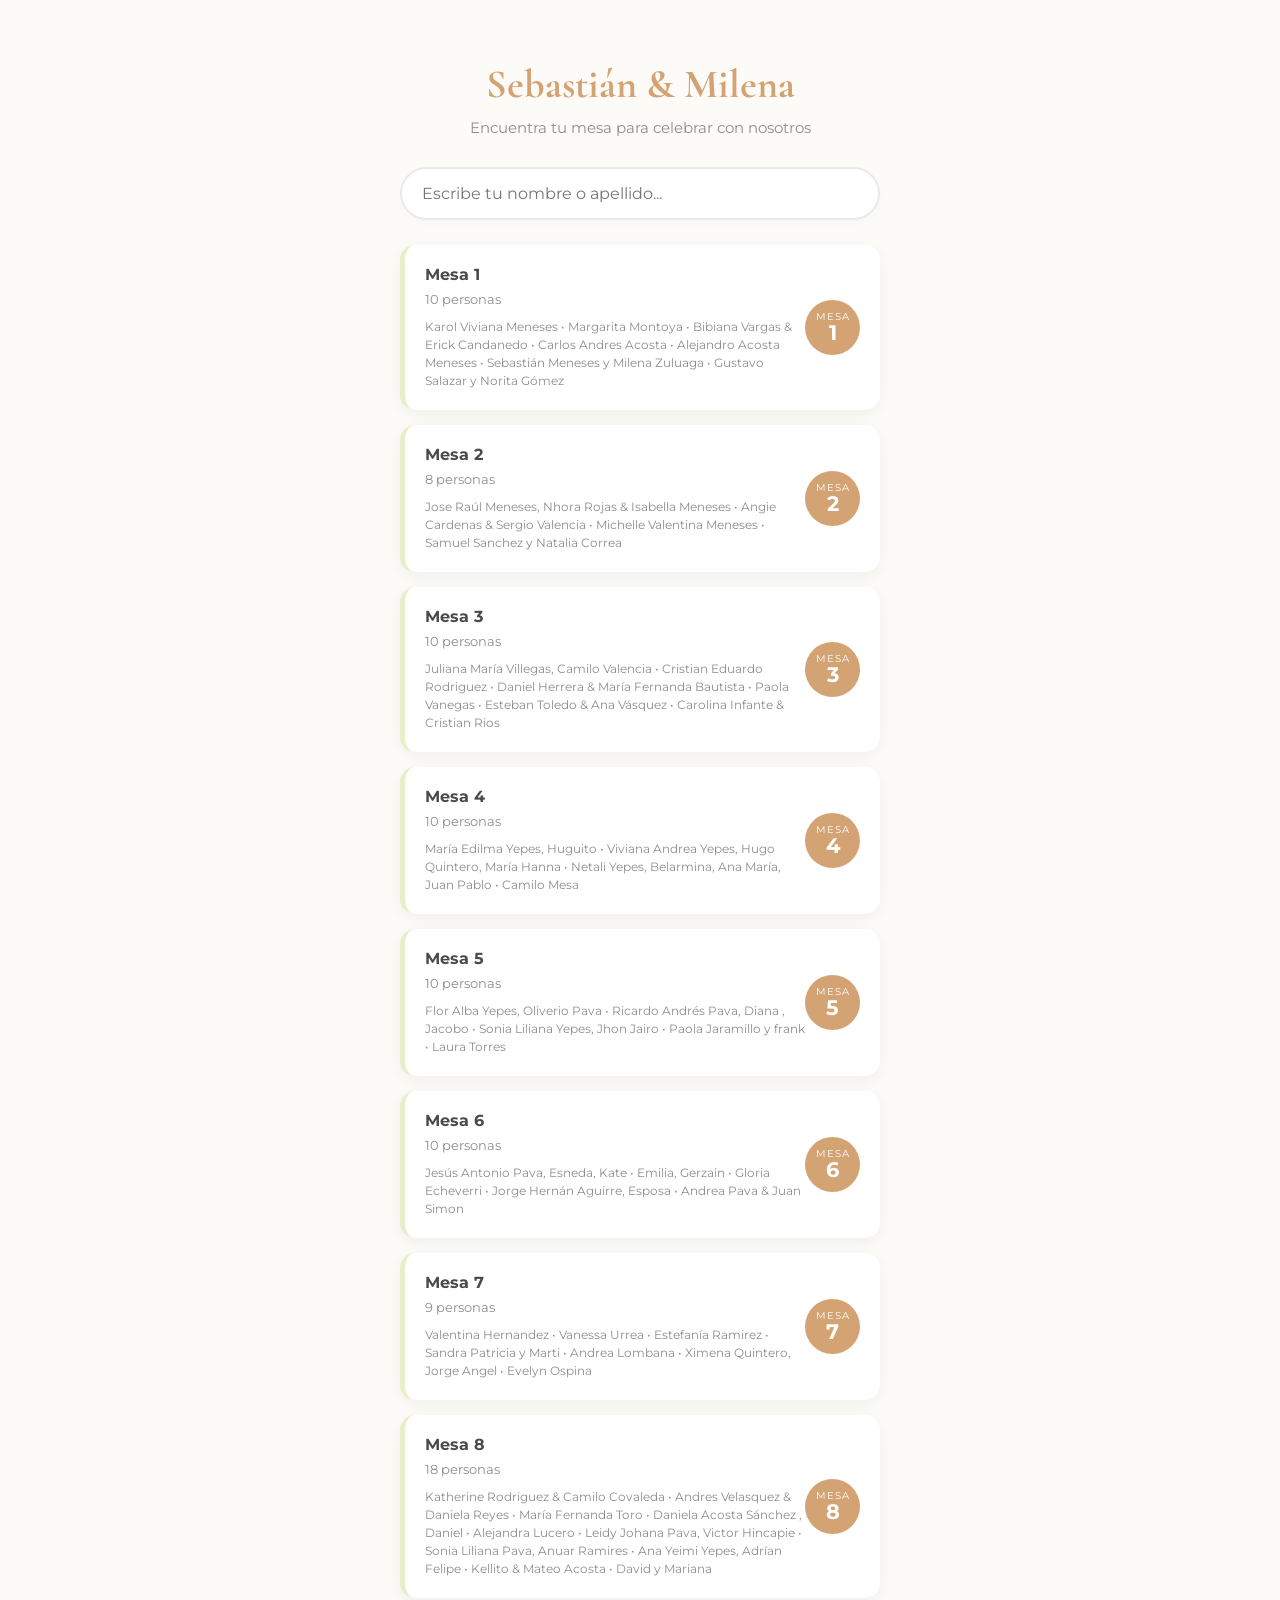
==== index.html @ d1a10740 "fix: renombramiento" ====
<!DOCTYPE html>
<html lang="es">
<head>
    <meta charset="UTF-8">
    <meta name="viewport" content="width=device-width, initial-scale=1.0">
    <title>Nuestra Boda | Encuentra tu Mesa</title>
    <link rel="stylesheet" href="style.css">
    <link href="https://fonts.googleapis.com/css2?family=Cormorant+Garamond:wght@400;600&family=Montserrat:wght@300;400;600&display=swap" rel="stylesheet">
</head>
<body>
    <div class="container">
        <header>
            <h1>Sebastián & Milena</h1>
            <p>Encuentra tu mesa para celebrar con nosotros</p>
        </header>
        
        <main>
            <div class="search-box">
                <input type="text" id="searchInput" placeholder="Escribe tu nombre o apellido..." autocomplete="off">
            </div>
            
            <div id="results" class="results-container">
                </div>
        </main>
    </div>

    <script src="app.js"></script>
</body>
</html>
---- style.css ----
/* Variables de paleta pastel y tipografía */
:root {
    --bg-pastel: #FDFBF7;
    --primary-pastel: #D4A373;
    --accent-pastel: #E9EDC9;
    --card-bg: #FFFFFF;
    --text-dark: #4A4A4A;
    --text-light: #8D8D8D;
}

* {
    box-sizing: border-box;
    margin: 0;
    padding: 0;
}

body {
    font-family: 'Montserrat', sans-serif;
    background-color: var(--bg-pastel);
    color: var(--text-dark);
    min-height: 100vh;
    display: flex;
    justify-content: center;
    padding: 20px;
}

.container {
    width: 100%;
    max-width: 480px; /* Ancho máximo ideal para la vista móvil */
    text-align: center;
    margin-top: 40px;
}

header {
    margin-bottom: 30px;
}

header h1 {
    font-family: 'Cormorant Garamond', serif;
    font-size: 2.5rem;
    color: var(--primary-pastel);
    margin-bottom: 10px;
}

header p {
    font-size: 0.95rem;
    color: var(--text-light);
}

.search-box {
    margin-bottom: 25px;
}

.search-box input {
    width: 100%;
    padding: 15px 20px;
    border: 2px solid #EAEAEA;
    border-radius: 30px;
    font-size: 1rem;
    font-family: inherit;
    outline: none;
    transition: border-color 0.3s ease;
    box-shadow: 0 4px 6px rgba(0, 0, 0, 0.02);
}

.search-box input:focus {
    border-color: var(--primary-pastel);
}

.results-container {
    display: flex;
    flex-direction: column;
    gap: 15px;
}

.guest-card {
    background-color: var(--card-bg);
    padding: 20px;
    border-radius: 15px;
    box-shadow: 0 4px 15px rgba(0, 0, 0, 0.05);
    display: flex;
    justify-content: space-between;
    align-items: center;
    text-align: left;
    border-left: 5px solid var(--accent-pastel);
    animation: fadeIn 0.4s ease;
}

.guest-card .guest-info h3 {
    font-size: 1rem;
    margin-bottom: 5px;
    color: var(--text-dark);
}

.guest-card .guest-info span {
    font-size: 0.8rem;
    color: var(--text-light);
}

.guest-card .table-badge {
    background-color: var(--primary-pastel);
    color: white;
    width: 55px;
    height: 55px;
    border-radius: 50%;
    display: flex;
    flex-direction: column;
    justify-content: center;
    align-items: center;
    flex-shrink: 0;
}

.guest-card .table-badge span {
    font-size: 0.6rem;
    text-transform: uppercase;
    letter-spacing: 1px;
}

.guest-card .table-badge strong {
    font-size: 1.3rem;
    line-height: 1.1;
}

@keyframes fadeIn {
    from {
        opacity: 0;
        transform: translateY(10px);
    }

    to {
        opacity: 1;
        transform: translateY(0);
    }
}
.table-summary-card {
    cursor: pointer;
    transition: transform 0.2s ease;
}

.table-summary-card:hover {
    transform: translateY(-2px);
}

.table-preview {
    margin-top: 10px;
    font-size: 0.75rem;
    color: #8D8D8D;
    line-height: 1.5;
}

.table-details {
    margin-top: 15px;
    border-top: 1px solid #EFEFEF;
    padding-top: 12px;
    animation: fadeIn 0.3s ease;
}

.detail-row {
    display: flex;
    justify-content: space-between;
    align-items: center;
    gap: 10px;
    padding: 6px 0;
}

.detail-row strong {
    font-size: 0.85rem;
    font-weight: 600;
    color: #4A4A4A;
}

.detail-row small {
    color: #8D8D8D;
    white-space: nowrap;
}

.hidden {
    display: none;
}
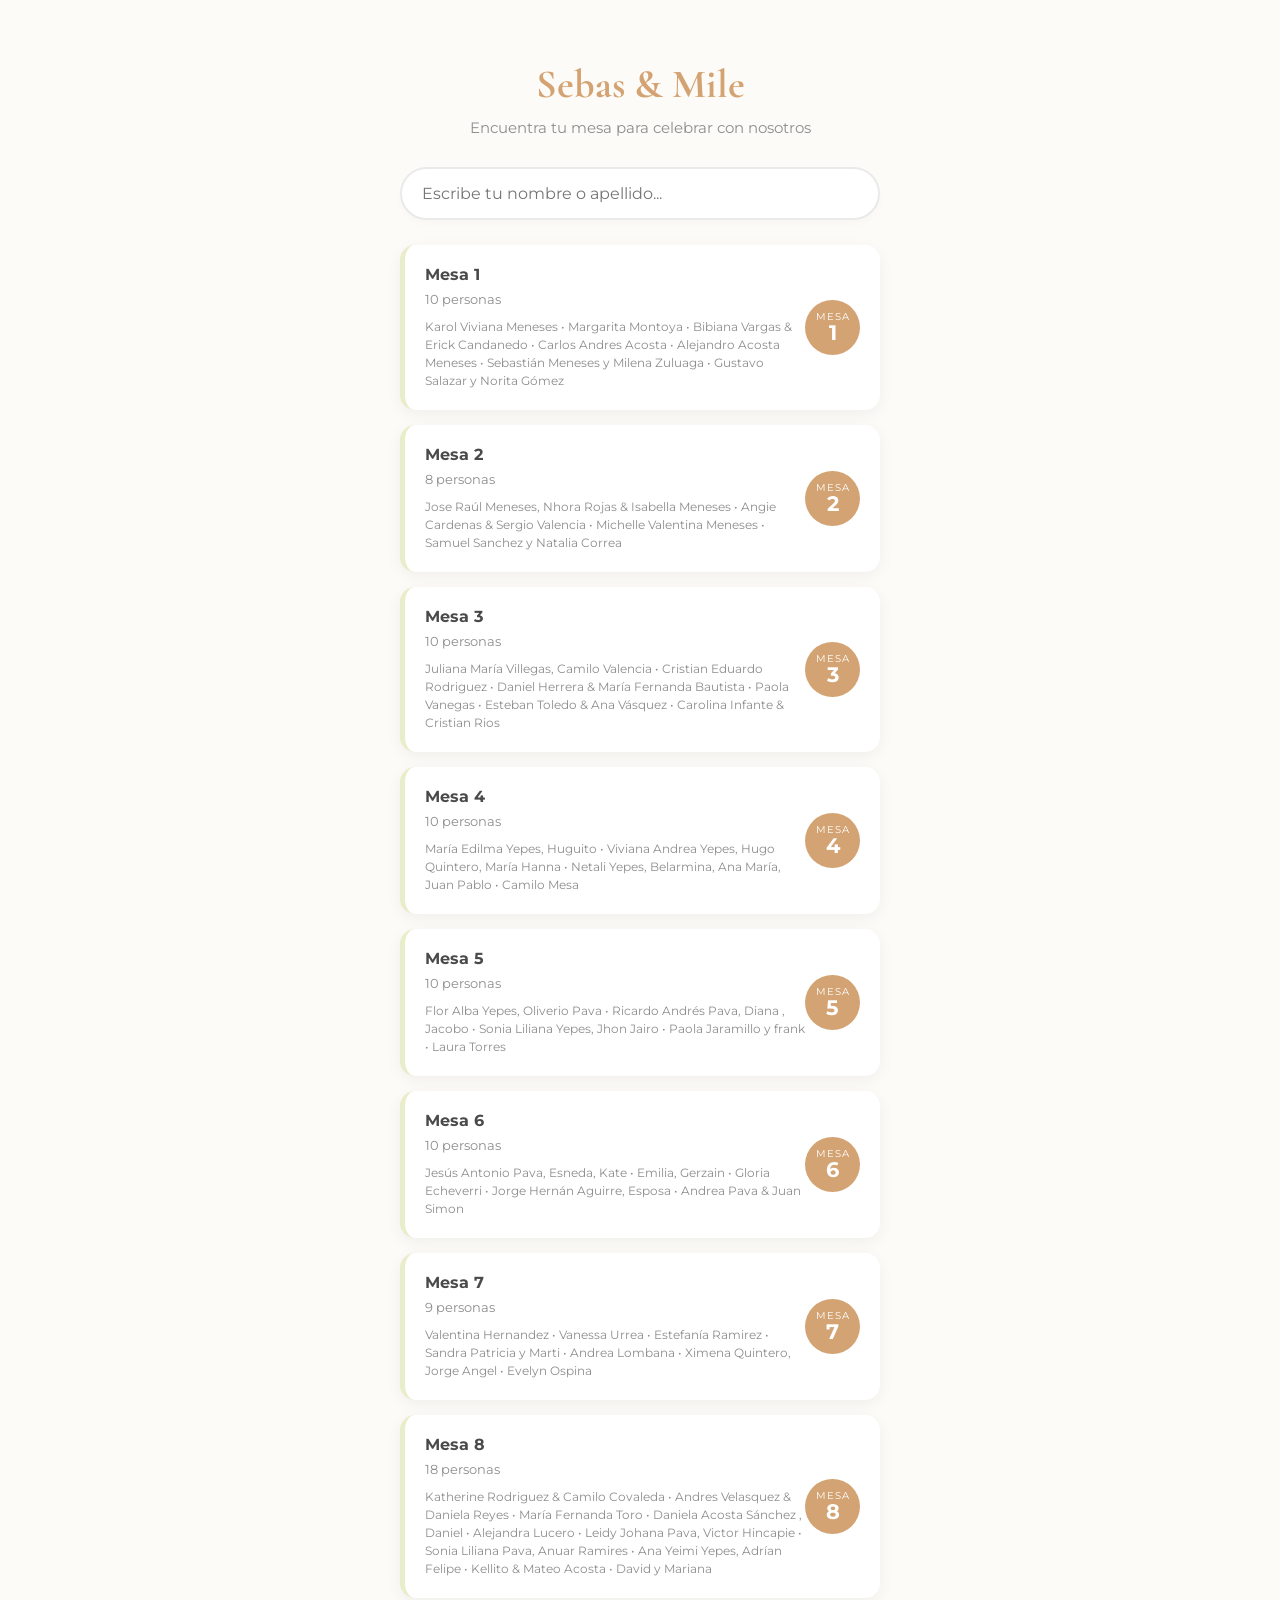
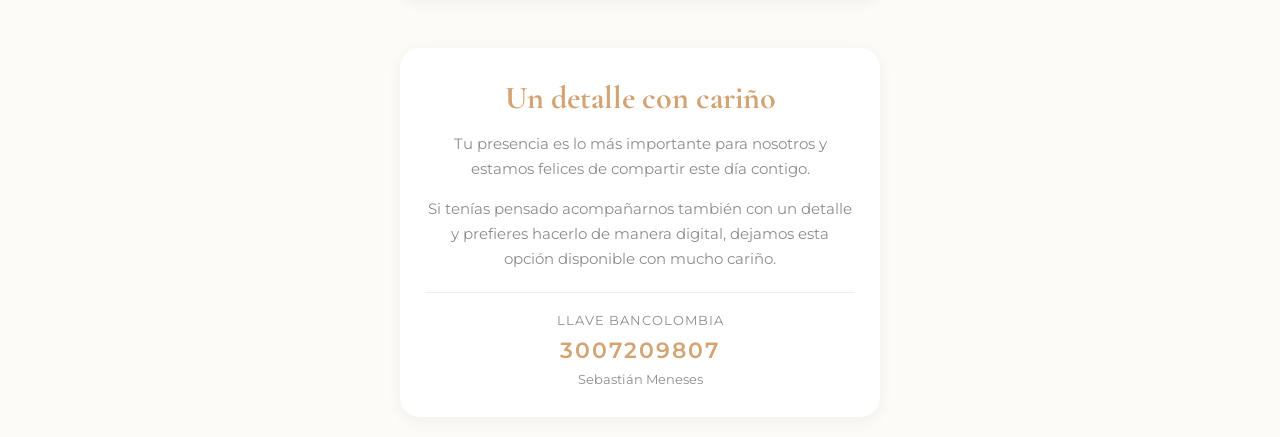
==== commit 88d66060: "feat: se agrega banner QR" ====
--- a/index.html
+++ b/index.html
@@ -1,29 +1,61 @@
 <!DOCTYPE html>
 <html lang="es">
+
 <head>
     <meta charset="UTF-8">
     <meta name="viewport" content="width=device-width, initial-scale=1.0">
     <title>Nuestra Boda | Encuentra tu Mesa</title>
     <link rel="stylesheet" href="style.css">
-    <link href="https://fonts.googleapis.com/css2?family=Cormorant+Garamond:wght@400;600&family=Montserrat:wght@300;400;600&display=swap" rel="stylesheet">
+    <link
+        href="https://fonts.googleapis.com/css2?family=Cormorant+Garamond:wght@400;600&family=Montserrat:wght@300;400;600&display=swap"
+        rel="stylesheet">
 </head>
+
 <body>
     <div class="container">
         <header>
-            <h1>Sebastián & Milena</h1>
+            <h1>Sebas & Mile</h1>
             <p>Encuentra tu mesa para celebrar con nosotros</p>
         </header>
-        
+
         <main>
             <div class="search-box">
                 <input type="text" id="searchInput" placeholder="Escribe tu nombre o apellido..." autocomplete="off">
             </div>
-            
+
             <div id="results" class="results-container">
+            </div>
+            <section class="gift-section">
+
+                <h2>Un detalle con cariño</h2>
+
+                <p>
+                    Tu presencia es lo más importante para nosotros y estamos felices de compartir este día contigo.
+                </p>
+
+                <p>
+                    Si tenías pensado acompañarnos también con un detalle y prefieres hacerlo de manera digital,
+                    dejamos esta opción disponible con mucho cariño.
+                </p>
+
+                <div class="gift-account">
+
+                    <span>Llave Bancolombia</span>
+                    <div class="account-number">
+                        3007209807
+                    </div>
+
+                    <small>
+                        Sebastián Meneses
+                    </small>
+
                 </div>
+
+            </section>
         </main>
     </div>
 
     <script src="app.js"></script>
 </body>
-</html>     +
+</html>
--- a/style.css
+++ b/style.css
@@ -176,4 +176,60 @@
 
 .hidden {
     display: none;
+}
+.gift-section {
+    margin-top: 50px;
+    padding: 30px 25px;
+    background: #FFFFFF;
+    border-radius: 20px;
+    box-shadow: 0 4px 15px rgba(0,0,0,0.05);
+    text-align: center;
+    animation: fadeIn 0.5s ease;
+}
+
+.gift-section h2 {
+    font-family: 'Cormorant Garamond', serif;
+    color: #D4A373;
+    font-size: 2rem;
+    margin-bottom: 15px;
+}
+
+.gift-section p {
+    color: #8D8D8D;
+    font-size: 0.92rem;
+    line-height: 1.7;
+    margin-bottom: 15px;
+}
+
+.gift-account {
+    margin-top: 20px;
+    padding-top: 20px;
+    border-top: 1px solid #EFEFEF;
+    display: flex;
+    flex-direction: column;
+    gap: 8px;
+}
+
+.gift-account span {
+    color: #8D8D8D;
+    font-size: 0.8rem;
+    text-transform: uppercase;
+    letter-spacing: 1px;
+}
+
+.gift-account strong {
+    font-size: 1.1rem;
+    color: #4A4A4A;
+}
+
+.account-number {
+    font-size: 1.4rem;
+    font-weight: 600;
+    color: #D4A373;
+    letter-spacing: 2px;
+}
+
+.gift-account small {
+    color: #8D8D8D;
+    font-size: 0.8rem;
 }
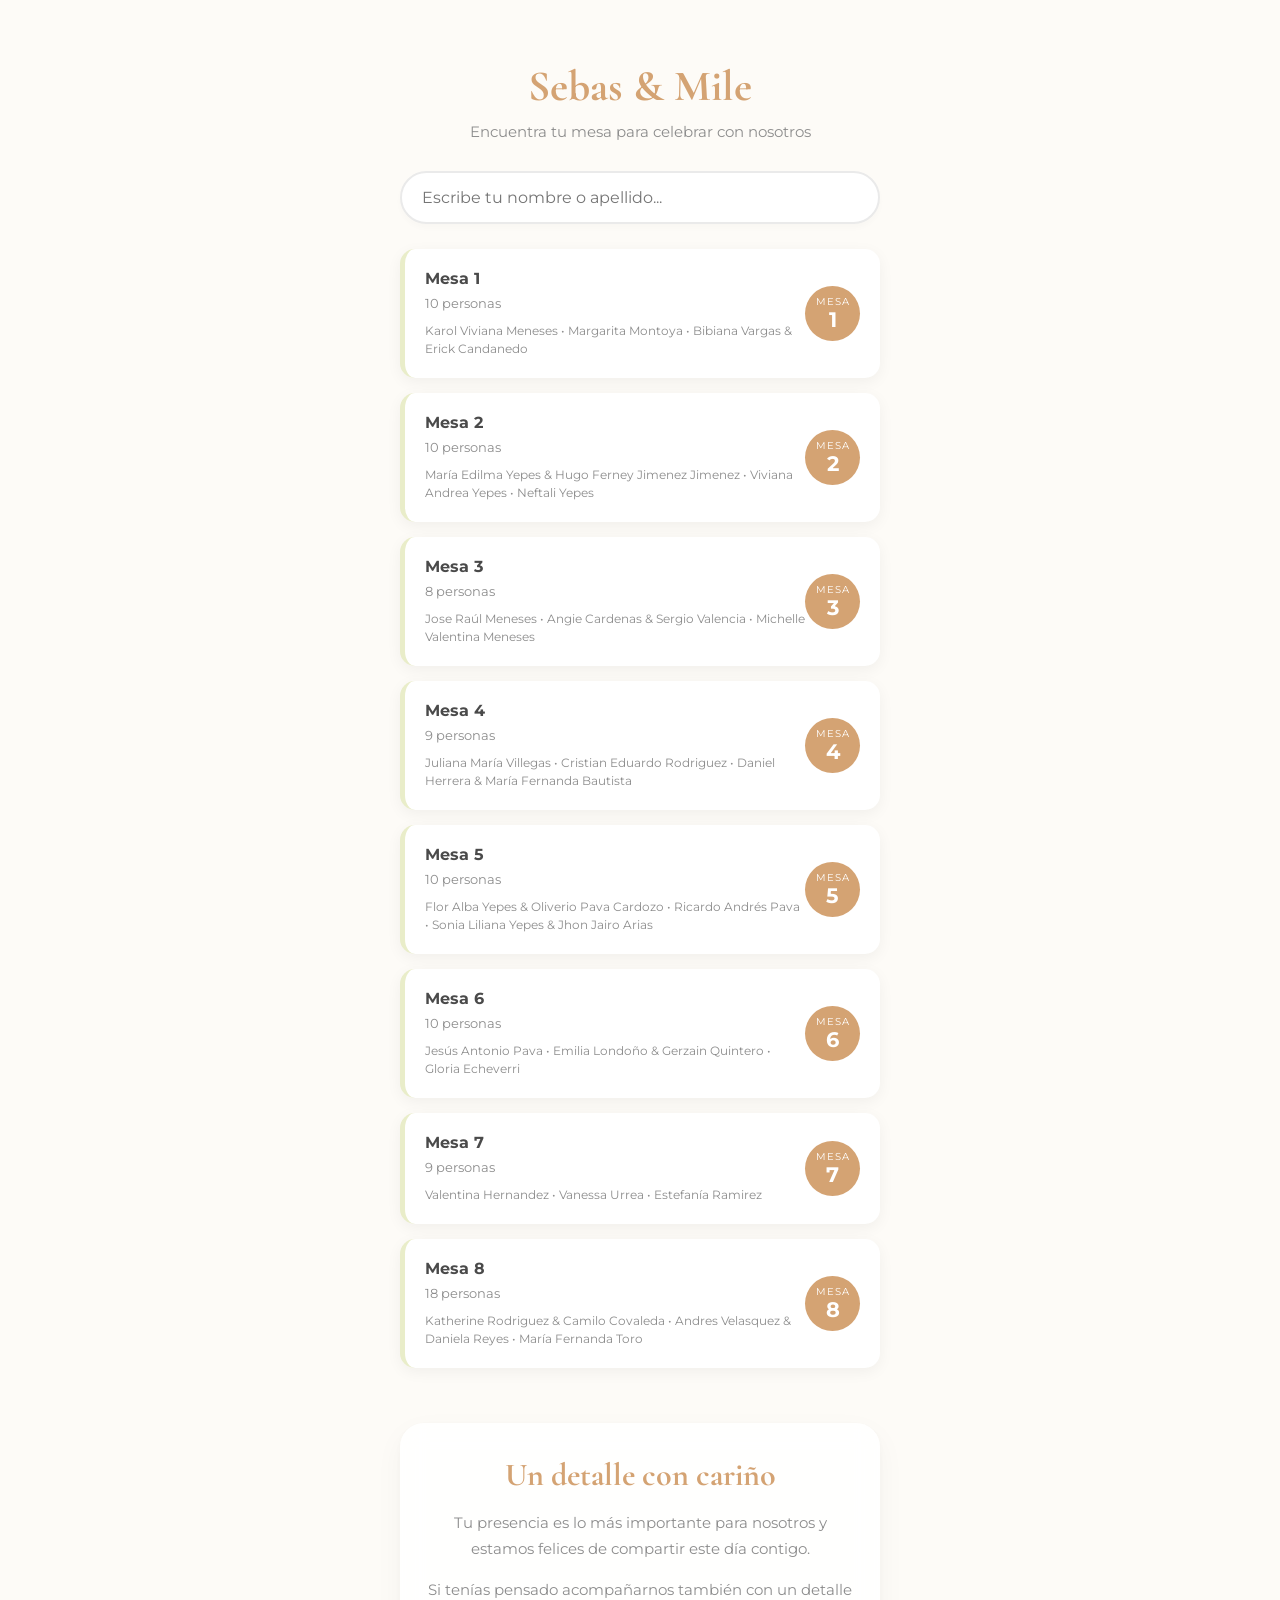
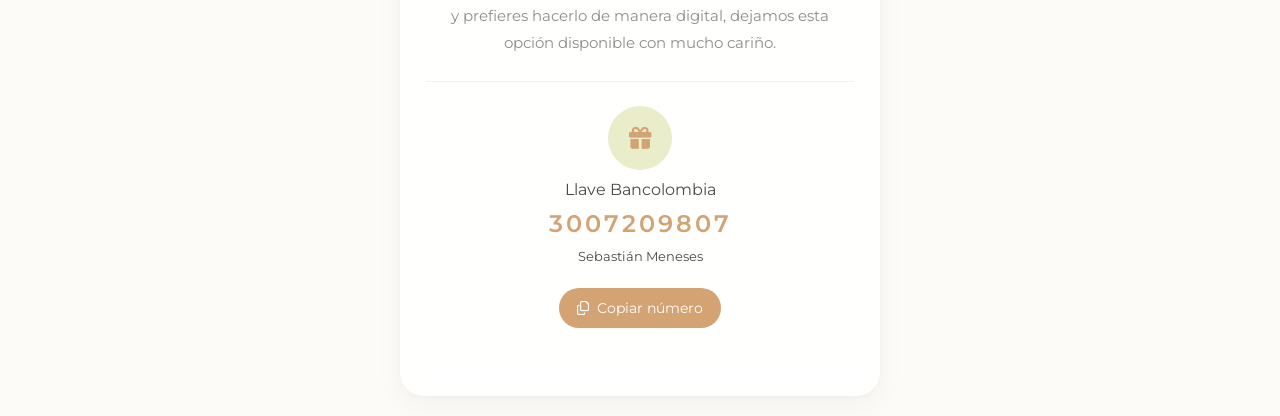
==== commit 521e2071: "feat: update view" ====
--- a/index.html
+++ b/index.html
@@ -4,11 +4,13 @@
 <head>
     <meta charset="UTF-8">
     <meta name="viewport" content="width=device-width, initial-scale=1.0">
-    <title>Nuestra Boda | Encuentra tu Mesa</title>
-    <link rel="stylesheet" href="style.css">
+    <title>Sebas & Mile ✨</title>
+    <link rel="icon" type="image/png" href="favicon.png">
+    <link rel="stylesheet" href="style.css?v=6">
     <link
         href="https://fonts.googleapis.com/css2?family=Cormorant+Garamond:wght@400;600&family=Montserrat:wght@300;400;600&display=swap"
         rel="stylesheet">
+    <link rel="stylesheet" href="https://cdnjs.cloudflare.com/ajax/libs/font-awesome/6.5.1/css/all.min.css">
 </head>
 
 <body>
@@ -17,44 +19,26 @@
             <h1>Sebas & Mile</h1>
             <p>Encuentra tu mesa para celebrar con nosotros</p>
         </header>
-
         <main>
-            <div class="search-box">
-                <input type="text" id="searchInput" placeholder="Escribe tu nombre o apellido..." autocomplete="off">
-            </div>
-
-            <div id="results" class="results-container">
-            </div>
+            <div class="search-box"> <input type="text" id="searchInput" placeholder="Escribe tu nombre o apellido..."
+                    autocomplete="off"> </div>
+            <div id="results" class="results-container"></div>
             <section class="gift-section">
-
                 <h2>Un detalle con cariño</h2>
-
-                <p>
-                    Tu presencia es lo más importante para nosotros y estamos felices de compartir este día contigo.
+                <p> Tu presencia es lo más importante para nosotros y estamos felices de compartir este día contigo.
                 </p>
-
-                <p>
-                    Si tenías pensado acompañarnos también con un detalle y prefieres hacerlo de manera digital,
-                    dejamos esta opción disponible con mucho cariño.
-                </p>
-
+                <p> Si tenías pensado acompañarnos también con un detalle y prefieres hacerlo de manera digital, dejamos
+                    esta opción disponible con mucho cariño. </p>
                 <div class="gift-account">
-
-                    <span>Llave Bancolombia</span>
-                    <div class="account-number">
-                        3007209807
-                    </div>
-
-                    <small>
-                        Sebastián Meneses
-                    </small>
-
+                    <div class="gift-icon"> <i class="fa-solid fa-gift"></i> </div> <span>Llave Bancolombia</span>
+                    <div class="account-number" id="accountNumber"> 3007209807 </div> <small> Sebastián Meneses </small>
+                    <button class="copy-button" id="copyButton"> <i class="fa-regular fa-copy"></i> Copiar número
+                    </button>
+                    <div class="copy-feedback" id="copyFeedback"> Número copiado ✨ </div>
                 </div>
-
             </section>
         </main>
     </div>
-
     <script src="app.js"></script>
 </body>
 
--- a/style.css
+++ b/style.css
@@ -1,4 +1,3 @@
-/* Variables de paleta pastel y tipografía */
 :root {
     --bg-pastel: #FDFBF7;
     --primary-pastel: #D4A373;
@@ -26,7 +25,7 @@
 
 .container {
     width: 100%;
-    max-width: 480px; /* Ancho máximo ideal para la vista móvil */
+    max-width: 480px;
     text-align: center;
     margin-top: 40px;
 }
@@ -37,7 +36,7 @@
 
 header h1 {
     font-family: 'Cormorant Garamond', serif;
-    font-size: 2.5rem;
+    font-size: 2.7rem;
     color: var(--primary-pastel);
     margin-bottom: 10px;
 }
@@ -86,18 +85,33 @@
     animation: fadeIn 0.4s ease;
 }
 
-.guest-card .guest-info h3 {
+.table-summary-card {
+    cursor: pointer;
+    transition: transform 0.2s ease;
+}
+
+.table-summary-card:hover {
+    transform: translateY(-2px);
+}
+
+.guest-info h3 {
     font-size: 1rem;
     margin-bottom: 5px;
-    color: var(--text-dark);
-}
-
-.guest-card .guest-info span {
+}
+
+.guest-info span {
     font-size: 0.8rem;
     color: var(--text-light);
 }
 
-.guest-card .table-badge {
+.table-preview {
+    margin-top: 10px;
+    font-size: 0.75rem;
+    color: var(--text-light);
+    line-height: 1.5;
+}
+
+.table-badge {
     background-color: var(--primary-pastel);
     color: white;
     width: 55px;
@@ -110,15 +124,122 @@
     flex-shrink: 0;
 }
 
-.guest-card .table-badge span {
+.table-badge span {
     font-size: 0.6rem;
     text-transform: uppercase;
     letter-spacing: 1px;
 }
 
-.guest-card .table-badge strong {
+.table-badge strong {
     font-size: 1.3rem;
-    line-height: 1.1;
+}
+
+.table-details {
+    max-height: 0;
+    overflow: hidden;
+    opacity: 0;
+    transition: max-height 0.45s ease, opacity 0.3s ease;
+}
+
+.table-details.expanded {
+    max-height: 600px;
+    opacity: 1;
+    margin-top: 15px;
+}
+
+.detail-row {
+    display: flex;
+    justify-content: space-between;
+    padding: 6px 0;
+}
+
+.detail-row strong {
+    font-size: 0.85rem;
+}
+
+.detail-row small {
+    color: var(--text-light);
+}
+
+.gift-section {
+    margin-top: 55px;
+    padding: 32px 26px;
+    background: rgba(255, 255, 255, 0.88);
+    border-radius: 24px;
+    box-shadow: 0 10px 30px rgba(0, 0, 0, 0.04), 0 2px 10px rgba(0, 0, 0, 0.03);
+    text-align: center;
+    animation: fadeIn 0.6s ease;
+    backdrop-filter: blur(12px);
+}
+
+.gift-section h2 {
+    font-family: 'Cormorant Garamond', serif;
+    color: var(--primary-pastel);
+    font-size: 2rem;
+    margin-bottom: 16px;
+}
+
+.gift-section p {
+    color: var(--text-light);
+    font-size: 0.92rem;
+    line-height: 1.8;
+    margin-bottom: 14px;
+}
+
+.gift-account {
+    margin-top: 25px;
+    padding-top: 24px;
+    border-top: 1px solid #EFEFEF;
+    display: flex;
+    flex-direction: column;
+    align-items: center;
+    gap: 10px;
+}
+
+.gift-icon {
+    width: 64px;
+    height: 64px;
+    border-radius: 50%;
+    background: var(--accent-pastel);
+    display: flex;
+    align-items: center;
+    justify-content: center;
+    color: var(--primary-pastel);
+    font-size: 1.4rem;
+}
+
+.account-number {
+    font-size: 1.5rem;
+    font-weight: 600;
+    color: var(--primary-pastel);
+    letter-spacing: 3px;
+}
+
+.copy-button {
+    margin-top: 14px;
+    border: none;
+    background: var(--primary-pastel);
+    color: white;
+    padding: 12px 18px;
+    border-radius: 999px;
+    font-family: inherit;
+    font-size: 0.85rem;
+    cursor: pointer;
+    display: flex;
+    align-items: center;
+    gap: 8px;
+}
+
+.copy-feedback {
+    margin-top: 10px;
+    color: var(--primary-pastel);
+    font-size: 0.82rem;
+    opacity: 0;
+    transition: opacity 0.3s ease;
+}
+
+.show-feedback {
+    opacity: 1;
 }
 
 @keyframes fadeIn {
@@ -131,105 +252,4 @@
         opacity: 1;
         transform: translateY(0);
     }
-}
-.table-summary-card {
-    cursor: pointer;
-    transition: transform 0.2s ease;
-}
-
-.table-summary-card:hover {
-    transform: translateY(-2px);
-}
-
-.table-preview {
-    margin-top: 10px;
-    font-size: 0.75rem;
-    color: #8D8D8D;
-    line-height: 1.5;
-}
-
-.table-details {
-    margin-top: 15px;
-    border-top: 1px solid #EFEFEF;
-    padding-top: 12px;
-    animation: fadeIn 0.3s ease;
-}
-
-.detail-row {
-    display: flex;
-    justify-content: space-between;
-    align-items: center;
-    gap: 10px;
-    padding: 6px 0;
-}
-
-.detail-row strong {
-    font-size: 0.85rem;
-    font-weight: 600;
-    color: #4A4A4A;
-}
-
-.detail-row small {
-    color: #8D8D8D;
-    white-space: nowrap;
-}
-
-.hidden {
-    display: none;
-}
-.gift-section {
-    margin-top: 50px;
-    padding: 30px 25px;
-    background: #FFFFFF;
-    border-radius: 20px;
-    box-shadow: 0 4px 15px rgba(0,0,0,0.05);
-    text-align: center;
-    animation: fadeIn 0.5s ease;
-}
-
-.gift-section h2 {
-    font-family: 'Cormorant Garamond', serif;
-    color: #D4A373;
-    font-size: 2rem;
-    margin-bottom: 15px;
-}
-
-.gift-section p {
-    color: #8D8D8D;
-    font-size: 0.92rem;
-    line-height: 1.7;
-    margin-bottom: 15px;
-}
-
-.gift-account {
-    margin-top: 20px;
-    padding-top: 20px;
-    border-top: 1px solid #EFEFEF;
-    display: flex;
-    flex-direction: column;
-    gap: 8px;
-}
-
-.gift-account span {
-    color: #8D8D8D;
-    font-size: 0.8rem;
-    text-transform: uppercase;
-    letter-spacing: 1px;
-}
-
-.gift-account strong {
-    font-size: 1.1rem;
-    color: #4A4A4A;
-}
-
-.account-number {
-    font-size: 1.4rem;
-    font-weight: 600;
-    color: #D4A373;
-    letter-spacing: 2px;
-}
-
-.gift-account small {
-    color: #8D8D8D;
-    font-size: 0.8rem;
 }
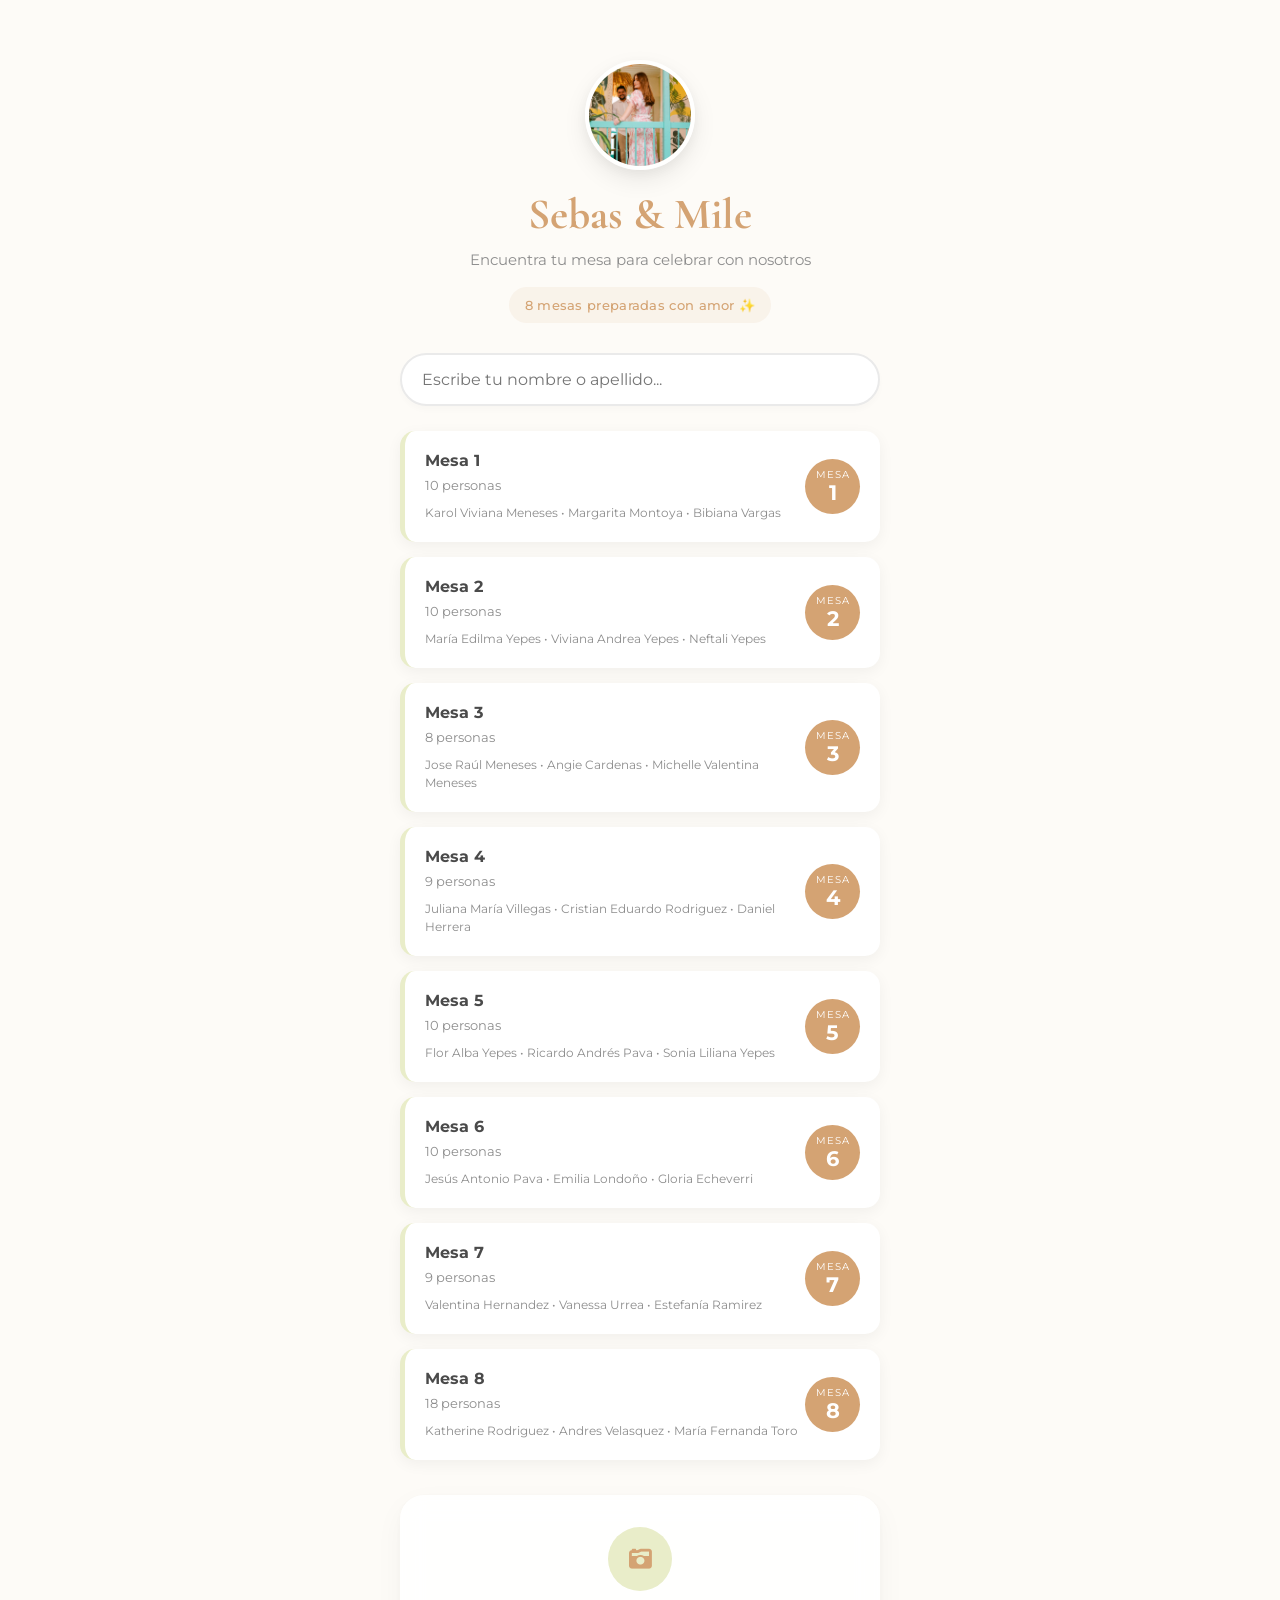
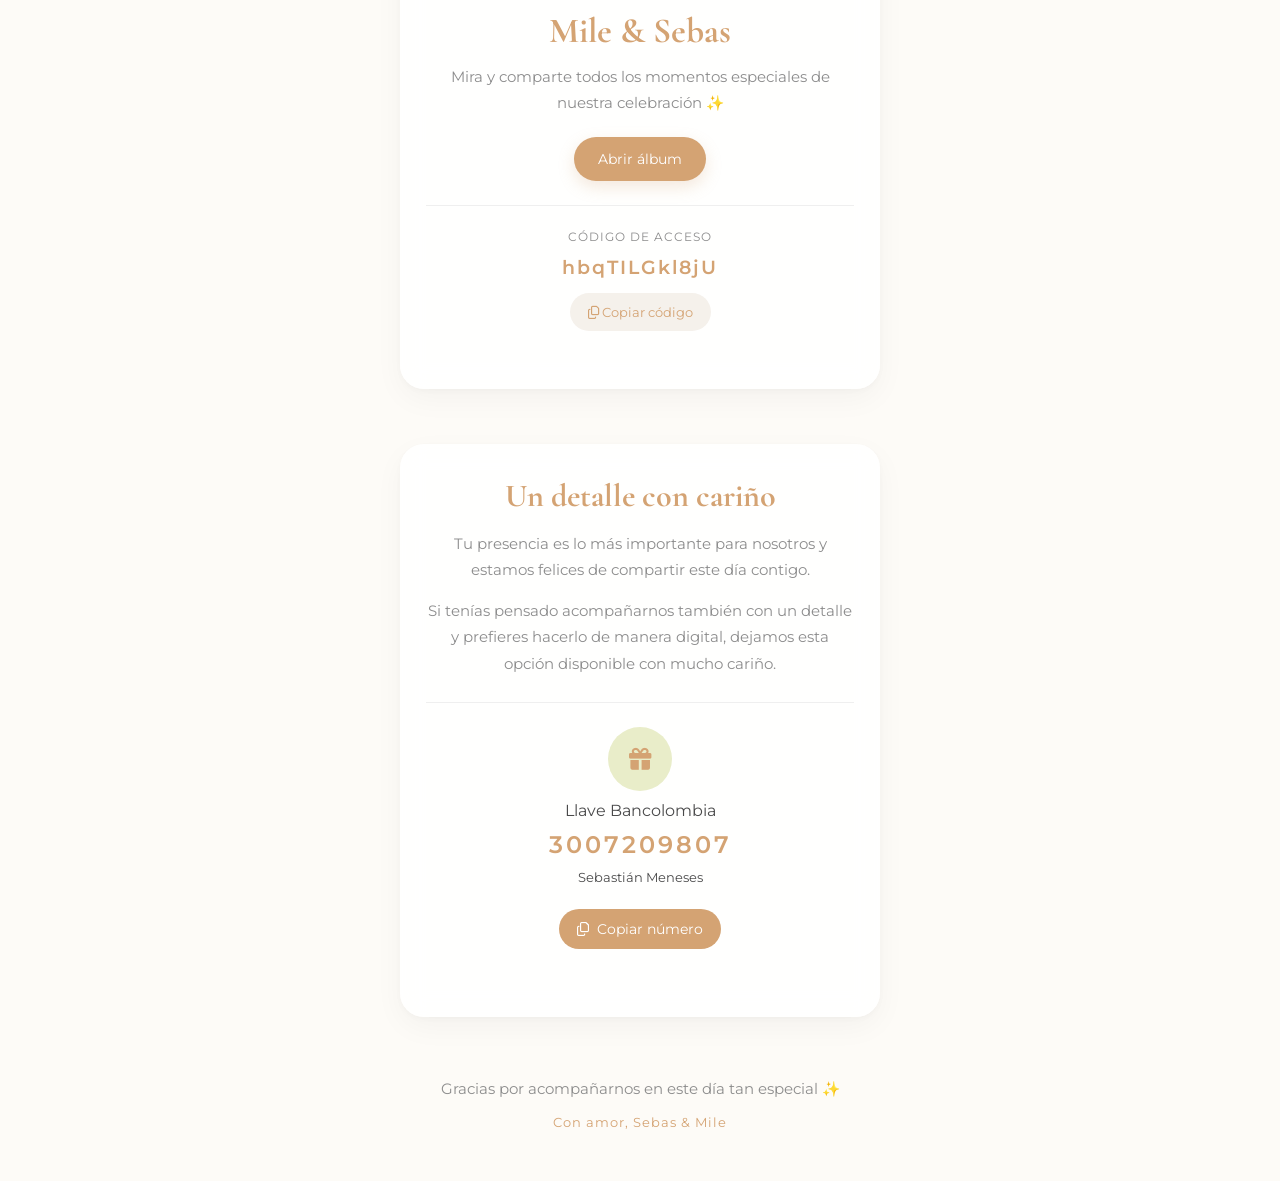
==== commit 868c388b: "feat: enchance ui" ====
--- a/index.html
+++ b/index.html
@@ -3,43 +3,267 @@
 
 <head>
     <meta charset="UTF-8">
-    <meta name="viewport" content="width=device-width, initial-scale=1.0">
+
+    <meta name="viewport"
+        content="width=device-width, initial-scale=1.0">
+
     <title>Sebas & Mile ✨</title>
-    <link rel="icon" type="image/png" href="favicon.png">
-    <link rel="stylesheet" href="style.css?v=6">
+
+    <!-- FAVICON -->
+    <link rel="icon"
+        type="image/png"
+        href="favicon.png">
+
+    <!-- PWA -->
+    <link rel="manifest"
+        href="manifest.json">
+
+    <meta name="theme-color"
+        content="#D4A373">
+
+    <meta name="apple-mobile-web-app-capable"
+        content="yes">
+
+    <meta name="apple-mobile-web-app-status-bar-style"
+        content="default">
+
+    <meta name="apple-mobile-web-app-title"
+        content="Sebas & Mile">
+
+    <!-- CSS -->
+    <link rel="stylesheet"
+        href="style.css?v=10">
+
+    <!-- FONTS -->
     <link
-        href="https://fonts.googleapis.com/css2?family=Cormorant+Garamond:wght@400;600&family=Montserrat:wght@300;400;600&display=swap"
+        href="https://fonts.googleapis.com/css2?family=Cormorant+Garamond:wght@400;600&family=Montserrat:wght@300;400;500;600&display=swap"
         rel="stylesheet">
-    <link rel="stylesheet" href="https://cdnjs.cloudflare.com/ajax/libs/font-awesome/6.5.1/css/all.min.css">
+
+    <!-- ICONS -->
+    <link rel="stylesheet"
+        href="https://cdnjs.cloudflare.com/ajax/libs/font-awesome/6.5.1/css/all.min.css">
+
 </head>
 
 <body>
+
     <div class="container">
+
+        <!-- =========================
+             HEADER
+        ========================== -->
+
         <header>
+
+            <div class="hero-photo">
+
+                <img
+                    src="couple.jpg"
+                    alt="Sebas y Mile">
+
+            </div>
+
             <h1>Sebas & Mile</h1>
-            <p>Encuentra tu mesa para celebrar con nosotros</p>
+
+            <p>
+                Encuentra tu mesa para celebrar con nosotros
+            </p>
+
+            <div class="event-counter">
+                8 mesas preparadas con amor ✨
+            </div>
+
         </header>
+
+        <!-- =========================
+             MAIN
+        ========================== -->
+
         <main>
-            <div class="search-box"> <input type="text" id="searchInput" placeholder="Escribe tu nombre o apellido..."
-                    autocomplete="off"> </div>
-            <div id="results" class="results-container"></div>
+
+            <!-- =========================
+                 LOADING
+            ========================== -->
+
+            <div id="loadingState"
+                class="loading-state">
+
+                <div class="loading-card shimmer"></div>
+                <div class="loading-card shimmer"></div>
+                <div class="loading-card shimmer"></div>
+
+            </div>
+
+            <!-- =========================
+                 SEARCH
+            ========================== -->
+
+            <div class="search-box">
+
+                <input
+                    type="text"
+                    id="searchInput"
+                    placeholder="Escribe tu nombre o apellido..."
+                    autocomplete="off">
+
+            </div>
+
+            <!-- =========================
+                 RESULTS
+            ========================== -->
+
+            <div id="results"
+                class="results-container">
+            </div>
+
+            <!-- =========================
+                 DOTS MEMORIES
+            ========================== -->
+
+            <section class="memory-section">
+
+                <div class="memory-icon">
+                    <i class="fa-solid fa-camera-retro"></i>
+                </div>
+
+                <h2>Mile & Sebas</h2>
+
+                <p>
+                    Mira y comparte todos los momentos especiales
+                    de nuestra celebración ✨
+                </p>
+
+                <a
+                    href="https://web.dotstheapp.com/a?group=2441802&dlBy=sebaz.ms07&code=hbqTILGkl8jU&utm_source=guest&utm_medium=share&utm_campaign=guest_event_album"
+                    target="_blank"
+                    class="memory-button">
+
+                    Abrir álbum
+
+                </a>
+
+                <div class="memory-code-box">
+
+                    <span>
+                        Código de acceso
+                    </span>
+
+                    <div class="memory-code"
+                        id="memoryCode">
+
+                        hbqTILGkl8jU
+
+                    </div>
+
+                    <button
+                        class="copy-memory-button"
+                        id="copyMemoryButton">
+
+                        <i class="fa-regular fa-copy"></i>
+
+                        Copiar código
+
+                    </button>
+
+                    <div class="copy-feedback"
+                        id="memoryFeedback">
+
+                        Código copiado ✨
+
+                    </div>
+
+                </div>
+
+            </section>
+
+            <!-- =========================
+                 GIFT SECTION
+            ========================== -->
+
             <section class="gift-section">
+
                 <h2>Un detalle con cariño</h2>
-                <p> Tu presencia es lo más importante para nosotros y estamos felices de compartir este día contigo.
-                </p>
-                <p> Si tenías pensado acompañarnos también con un detalle y prefieres hacerlo de manera digital, dejamos
-                    esta opción disponible con mucho cariño. </p>
+
+                <p>
+                    Tu presencia es lo más importante para nosotros
+                    y estamos felices de compartir este día contigo.
+                </p>
+
+                <p>
+                    Si tenías pensado acompañarnos también con un detalle
+                    y prefieres hacerlo de manera digital,
+                    dejamos esta opción disponible con mucho cariño.
+                </p>
+
                 <div class="gift-account">
-                    <div class="gift-icon"> <i class="fa-solid fa-gift"></i> </div> <span>Llave Bancolombia</span>
-                    <div class="account-number" id="accountNumber"> 3007209807 </div> <small> Sebastián Meneses </small>
-                    <button class="copy-button" id="copyButton"> <i class="fa-regular fa-copy"></i> Copiar número
+
+                    <div class="gift-icon">
+                        <i class="fa-solid fa-gift"></i>
+                    </div>
+
+                    <span>
+                        Llave Bancolombia
+                    </span>
+
+                    <div class="account-number"
+                        id="accountNumber">
+
+                        3007209807
+
+                    </div>
+
+                    <small>
+                        Sebastián Meneses
+                    </small>
+
+                    <button
+                        class="copy-button"
+                        id="copyButton">
+
+                        <i class="fa-regular fa-copy"></i>
+
+                        Copiar número
+
                     </button>
-                    <div class="copy-feedback" id="copyFeedback"> Número copiado ✨ </div>
+
+                    <div class="copy-feedback"
+                        id="copyFeedback">
+
+                        Número copiado ✨
+
+                    </div>
+
                 </div>
+
             </section>
+
+            <!-- =========================
+                 FOOTER
+            ========================== -->
+
+            <footer class="footer">
+
+                <p>
+                    Gracias por acompañarnos
+                    en este día tan especial ✨
+                </p>
+
+                <small>
+                    Con amor, Sebas & Mile
+                </small>
+
+            </footer>
+
         </main>
+
     </div>
+
+    <!-- =========================
+         JS
+    ========================== -->
+
     <script src="app.js"></script>
+
 </body>
 
 </html>
--- a/style.css
+++ b/style.css
@@ -252,4 +252,222 @@
         opacity: 1;
         transform: translateY(0);
     }
+}
+
+/* =========================
+   DOTS MEMORIES SECTION
+========================= */
+
+.memory-section {
+    margin-top: 35px;
+    padding: 32px 26px;
+    background: rgba(255, 255, 255, 0.88);
+    border-radius: 24px;
+    box-shadow:
+        0 10px 30px rgba(0, 0, 0, 0.04),
+        0 2px 10px rgba(0, 0, 0, 0.03);
+    text-align: center;
+    animation: fadeIn 0.6s ease;
+    backdrop-filter: blur(12px);
+}
+
+.memory-icon {
+    width: 64px;
+    height: 64px;
+    border-radius: 50%;
+    background: var(--accent-pastel);
+    display: flex;
+    align-items: center;
+    justify-content: center;
+    margin: 0 auto 18px;
+    color: var(--primary-pastel);
+    font-size: 1.4rem;
+}
+
+.memory-section h2 {
+    font-family: 'Cormorant Garamond', serif;
+    color: var(--primary-pastel);
+    font-size: 2.2rem;
+    margin-bottom: 12px;
+}
+
+.memory-section p {
+    color: var(--text-light);
+    font-size: 0.92rem;
+    line-height: 1.8;
+    margin-bottom: 20px;
+}
+
+.memory-button {
+    display: inline-flex;
+    align-items: center;
+    justify-content: center;
+    padding: 13px 24px;
+    border-radius: 999px;
+    background: var(--primary-pastel);
+    color: white;
+    text-decoration: none;
+    font-size: 0.9rem;
+    transition:
+        transform 0.2s ease,
+        opacity 0.2s ease,
+        box-shadow 0.2s ease;
+
+    box-shadow:
+        0 6px 16px rgba(212, 163, 115, 0.25);
+}
+
+.memory-button:hover {
+    transform: translateY(-2px);
+    opacity: 0.95;
+}
+
+.memory-code-box {
+    margin-top: 24px;
+    padding-top: 20px;
+    border-top: 1px solid #EFEFEF;
+}
+
+.memory-code-box span {
+    font-size: 0.75rem;
+    letter-spacing: 1px;
+    text-transform: uppercase;
+    color: var(--text-light);
+}
+
+.memory-code {
+    margin-top: 10px;
+    font-size: 1.2rem;
+    letter-spacing: 2px;
+    color: var(--primary-pastel);
+    font-weight: 600;
+}
+
+.copy-memory-button {
+    margin-top: 14px;
+    border: none;
+    background: #F5F1EB;
+    color: var(--primary-pastel);
+    padding: 11px 18px;
+    border-radius: 999px;
+    font-family: inherit;
+    font-size: 0.82rem;
+    cursor: pointer;
+    transition:
+        transform 0.2s ease,
+        background 0.2s ease;
+}
+
+.copy-memory-button:hover {
+    transform: translateY(-2px);
+    background: #EEE7DD;
+}
+
+/* ========================= HERO PHOTO ========================= */
+.hero-photo {
+    width: 110px;
+    height: 110px;
+    margin: 0 auto 18px;
+    border-radius: 50%;
+    overflow: hidden;
+    border: 4px solid rgba(255, 255, 255, 0.9);
+    box-shadow: 0 10px 25px rgba(0, 0, 0, 0.08), 0 4px 12px rgba(0, 0, 0, 0.04);
+}
+
+.hero-photo img {
+    width: 100%;
+    height: 100%;
+    object-fit: cover;
+}
+
+/* ========================= EVENT COUNTER ========================= */
+.event-counter {
+    margin-top: 18px;
+    display: inline-flex;
+    align-items: center;
+    justify-content: center;
+    background: rgba(212, 163, 115, 0.10);
+    color: var(--primary-pastel);
+    padding: 10px 16px;
+    border-radius: 999px;
+    font-size: 0.82rem;
+    font-weight: 500;
+    letter-spacing: 0.3px;
+}
+
+/* ========================= LOADING STATE ========================= */
+.loading-state {
+    display: flex;
+    flex-direction: column;
+    gap: 15px;
+    margin-bottom: 25px;
+}
+
+.loading-card {
+    height: 92px;
+    border-radius: 18px;
+    background: #F3F3F3;
+    overflow: hidden;
+    position: relative;
+}
+
+.shimmer::after {
+    content: "";
+    position: absolute;
+    top: 0;
+    left: -150px;
+    width: 150px;
+    height: 100%;
+    background: linear-gradient(90deg, transparent, rgba(255, 255, 255, 0.6), transparent);
+    animation: shimmer 1.3s infinite;
+}
+
+@keyframes shimmer {
+    100% {
+        left: 100%;
+    }
+}
+
+/* ========================= FOOTER ========================= */
+.footer {
+    margin-top: 60px;
+    padding-bottom: 30px;
+    text-align: center;
+}
+
+.footer p {
+    color: var(--text-light);
+    font-size: 0.92rem;
+    margin-bottom: 10px;
+    line-height: 1.7;
+}
+
+.footer small {
+    color: var(--primary-pastel);
+    font-size: 0.82rem;
+    letter-spacing: 1px;
+}
+
+/* ========================= PWA SAFE MOBILE ========================= */
+html,
+body {
+    overflow-x: hidden;
+    -webkit-tap-highlight-color: transparent;
+}
+
+/* ========================= MOBILE POLISH ========================= */
+@media (max-width: 480px) {
+    .hero-photo {
+        width: 96px;
+        height: 96px;
+    }
+
+    header h1 {
+        font-size: 2.4rem;
+    }
+
+    .gift-section,
+    .memory-section {
+        padding: 28px 22px;
+    }
 }
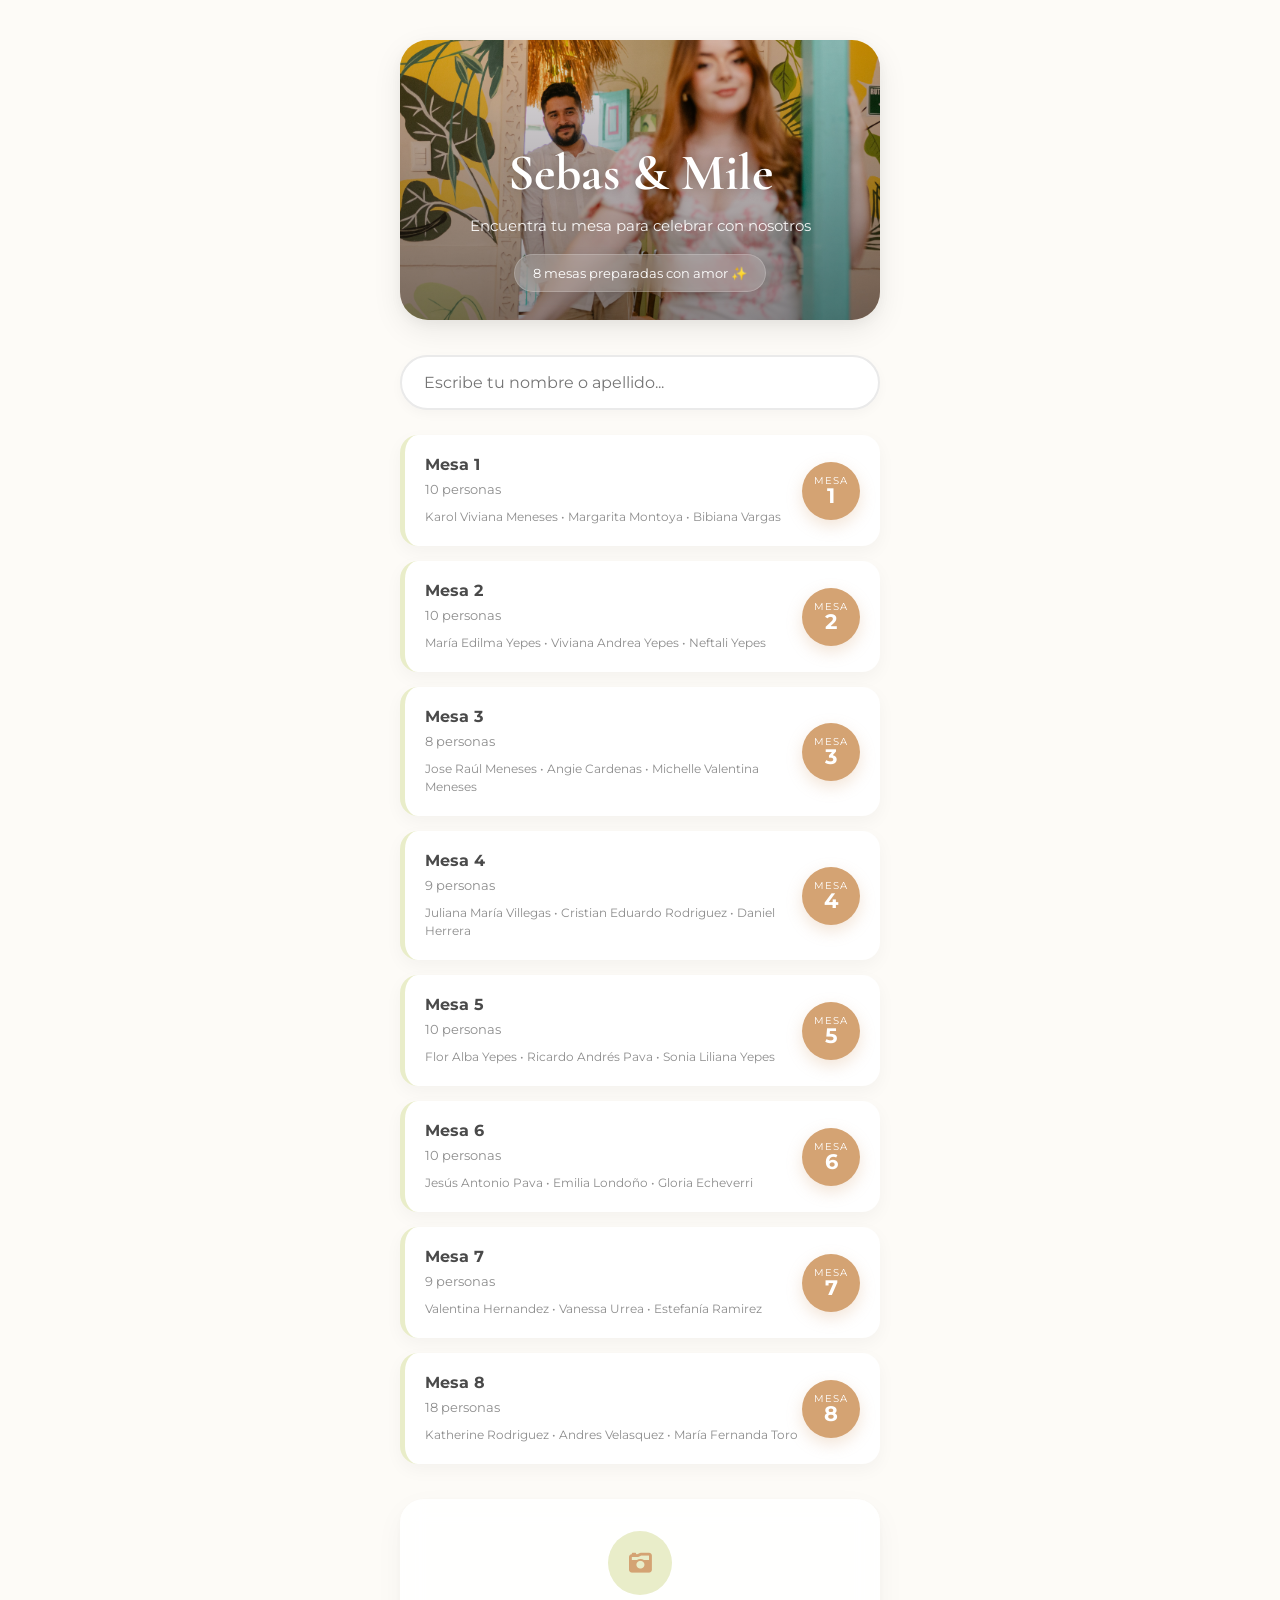
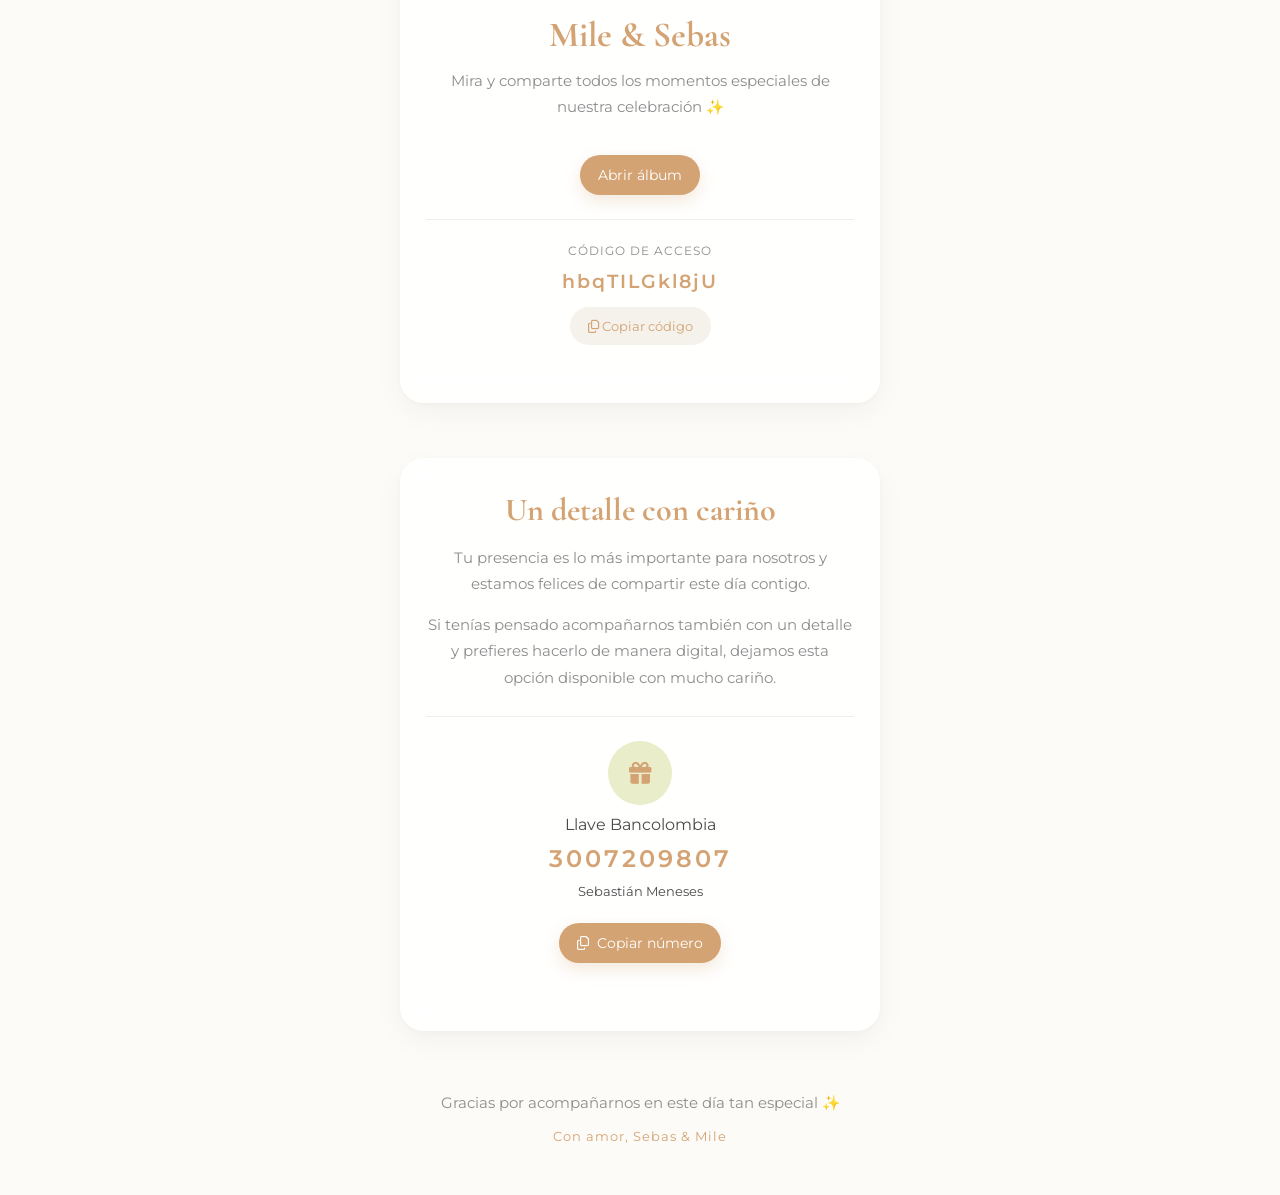
==== commit b894095d: "feat: mejora en banner" ====
--- a/index.html
+++ b/index.html
@@ -32,7 +32,7 @@
 
     <!-- CSS -->
     <link rel="stylesheet"
-        href="style.css?v=10">
+        href="style.css?v=20">
 
     <!-- FONTS -->
     <link
@@ -50,27 +50,30 @@
     <div class="container">
 
         <!-- =========================
-             HEADER
+             HERO HEADER
         ========================== -->
 
-        <header>
-
-            <div class="hero-photo">
-
-                <img
-                    src="couple.jpg"
-                    alt="Sebas y Mile">
-
-            </div>
-
-            <h1>Sebas & Mile</h1>
-
-            <p>
-                Encuentra tu mesa para celebrar con nosotros
-            </p>
-
-            <div class="event-counter">
-                8 mesas preparadas con amor ✨
+        <header class="hero-header">
+
+            <img
+                src="couple.jpg"
+                alt="Sebas y Mile"
+                class="hero-background">
+
+            <div class="hero-overlay"></div>
+
+            <div class="hero-content">
+
+                <h1>Sebas & Mile</h1>
+
+                <p>
+                    Encuentra tu mesa para celebrar con nosotros
+                </p>
+
+                <div class="event-counter">
+                    8 mesas preparadas con amor ✨
+                </div>
+
             </div>
 
         </header>
--- a/style.css
+++ b/style.css
@@ -13,6 +13,12 @@
     padding: 0;
 }
 
+html,
+body {
+    overflow-x: hidden;
+    -webkit-tap-highlight-color: transparent;
+}
+
 body {
     font-family: 'Montserrat', sans-serif;
     background-color: var(--bg-pastel);
@@ -23,28 +29,134 @@
     padding: 20px;
 }
 
+/* =========================
+   CONTAINER
+========================= */
+
 .container {
     width: 100%;
     max-width: 480px;
     text-align: center;
-    margin-top: 40px;
-}
-
-header {
-    margin-bottom: 30px;
-}
-
-header h1 {
+    margin-top: 20px;
+}
+
+/* =========================
+   HERO HEADER
+========================= */
+
+.hero-header {
+    position: relative;
+    width: 100%;
+    height: 280px;
+    border-radius: 28px;
+    overflow: hidden;
+    margin-bottom: 35px;
+
+    box-shadow:
+        0 10px 30px rgba(0, 0, 0, 0.08),
+        0 4px 12px rgba(0, 0, 0, 0.04);
+}
+
+/* imagen */
+
+.hero-background {
+    position: absolute;
+    inset: 0;
+
+    width: 100%;
+    height: 100%;
+
+    object-fit: cover;
+}
+
+/* overlay */
+
+.hero-overlay {
+    position: absolute;
+    inset: 0;
+
+    background:
+        linear-gradient(
+            to bottom,
+            rgba(0, 0, 0, 0.12),
+            rgba(0, 0, 0, 0.45)
+        );
+
+    z-index: 1;
+}
+
+/* contenido */
+
+.hero-content {
+    position: relative;
+    z-index: 2;
+
+    height: 100%;
+
+    display: flex;
+    flex-direction: column;
+    justify-content: flex-end;
+    align-items: center;
+
+    padding: 28px 22px;
+
+    text-align: center;
+}
+
+/* titulo */
+
+.hero-header h1 {
     font-family: 'Cormorant Garamond', serif;
-    font-size: 2.7rem;
-    color: var(--primary-pastel);
+    font-size: 3.2rem;
+    color: white;
+
     margin-bottom: 10px;
-}
-
-header p {
+
+    text-shadow:
+        0 2px 12px rgba(0, 0, 0, 0.25);
+}
+
+/* subtitulo */
+
+.hero-header p {
+    color: rgba(255, 255, 255, 0.92);
+
     font-size: 0.95rem;
-    color: var(--text-light);
-}
+
+    line-height: 1.6;
+
+    margin-bottom: 16px;
+}
+
+/* contador */
+
+.event-counter {
+    display: inline-flex;
+    align-items: center;
+    justify-content: center;
+
+    background: rgba(255, 255, 255, 0.18);
+
+    backdrop-filter: blur(10px);
+    -webkit-backdrop-filter: blur(10px);
+
+    color: white;
+
+    padding: 10px 18px;
+
+    border-radius: 999px;
+
+    font-size: 0.82rem;
+
+    border: 1px solid rgba(255, 255, 255, 0.18);
+
+    box-shadow:
+        0 4px 14px rgba(0, 0, 0, 0.08);
+}
+
+/* =========================
+   SEARCH
+========================= */
 
 .search-box {
     margin-bottom: 25px;
@@ -52,19 +164,39 @@
 
 .search-box input {
     width: 100%;
-    padding: 15px 20px;
+
+    padding: 16px 22px;
+
     border: 2px solid #EAEAEA;
+
     border-radius: 30px;
+
     font-size: 1rem;
+
     font-family: inherit;
+
     outline: none;
-    transition: border-color 0.3s ease;
-    box-shadow: 0 4px 6px rgba(0, 0, 0, 0.02);
+
+    transition:
+        border-color 0.3s ease,
+        box-shadow 0.3s ease;
+
+    background: white;
+
+    box-shadow:
+        0 4px 12px rgba(0, 0, 0, 0.03);
 }
 
 .search-box input:focus {
     border-color: var(--primary-pastel);
-}
+
+    box-shadow:
+        0 6px 18px rgba(212, 163, 115, 0.10);
+}
+
+/* =========================
+   RESULTS
+========================= */
 
 .results-container {
     display: flex;
@@ -72,353 +204,461 @@
     gap: 15px;
 }
 
+/* =========================
+   CARDS
+========================= */
+
 .guest-card {
     background-color: var(--card-bg);
+
     padding: 20px;
-    border-radius: 15px;
-    box-shadow: 0 4px 15px rgba(0, 0, 0, 0.05);
+
+    border-radius: 18px;
+
+    box-shadow:
+        0 6px 18px rgba(0, 0, 0, 0.04);
+
     display: flex;
     justify-content: space-between;
     align-items: center;
+
     text-align: left;
+
     border-left: 5px solid var(--accent-pastel);
+
     animation: fadeIn 0.4s ease;
 }
 
 .table-summary-card {
     cursor: pointer;
-    transition: transform 0.2s ease;
+
+    transition:
+        transform 0.2s ease,
+        box-shadow 0.2s ease;
 }
 
 .table-summary-card:hover {
     transform: translateY(-2px);
+
+    box-shadow:
+        0 10px 22px rgba(0, 0, 0, 0.06);
 }
 
 .guest-info h3 {
     font-size: 1rem;
+
     margin-bottom: 5px;
+
+    color: var(--text-dark);
 }
 
 .guest-info span {
     font-size: 0.8rem;
+
     color: var(--text-light);
 }
 
 .table-preview {
     margin-top: 10px;
+
     font-size: 0.75rem;
+
     color: var(--text-light);
+
     line-height: 1.5;
 }
+
+/* =========================
+   TABLE BADGE
+========================= */
 
 .table-badge {
     background-color: var(--primary-pastel);
+
     color: white;
-    width: 55px;
-    height: 55px;
+
+    width: 58px;
+    height: 58px;
+
     border-radius: 50%;
+
     display: flex;
     flex-direction: column;
     justify-content: center;
     align-items: center;
+
     flex-shrink: 0;
+
+    box-shadow:
+        0 6px 16px rgba(212, 163, 115, 0.28);
 }
 
 .table-badge span {
     font-size: 0.6rem;
+
     text-transform: uppercase;
+
     letter-spacing: 1px;
 }
 
 .table-badge strong {
     font-size: 1.3rem;
-}
+
+    line-height: 1;
+}
+
+/* =========================
+   TABLE DETAILS
+========================= */
 
 .table-details {
     max-height: 0;
+
     overflow: hidden;
+
     opacity: 0;
-    transition: max-height 0.45s ease, opacity 0.3s ease;
+
+    transition:
+        max-height 0.45s ease,
+        opacity 0.3s ease,
+        margin-top 0.3s ease;
 }
 
 .table-details.expanded {
     max-height: 600px;
+
     opacity: 1;
+
     margin-top: 15px;
 }
 
 .detail-row {
     display: flex;
     justify-content: space-between;
+    align-items: center;
+
+    gap: 10px;
+
     padding: 6px 0;
 }
 
 .detail-row strong {
     font-size: 0.85rem;
+
+    font-weight: 600;
+
+    color: var(--text-dark);
 }
 
 .detail-row small {
     color: var(--text-light);
-}
+
+    white-space: nowrap;
+}
+
+/* =========================
+   GIFT SECTION
+========================= */
 
 .gift-section {
     margin-top: 55px;
+
     padding: 32px 26px;
+
     background: rgba(255, 255, 255, 0.88);
+
     border-radius: 24px;
-    box-shadow: 0 10px 30px rgba(0, 0, 0, 0.04), 0 2px 10px rgba(0, 0, 0, 0.03);
+
+    box-shadow:
+        0 10px 30px rgba(0, 0, 0, 0.04),
+        0 2px 10px rgba(0, 0, 0, 0.03);
+
     text-align: center;
+
     animation: fadeIn 0.6s ease;
+
     backdrop-filter: blur(12px);
 }
 
 .gift-section h2 {
     font-family: 'Cormorant Garamond', serif;
-    color: var(--primary-pastel);
+
+    color: var(--primary-pastel);
+
     font-size: 2rem;
+
     margin-bottom: 16px;
 }
 
 .gift-section p {
     color: var(--text-light);
+
     font-size: 0.92rem;
+
     line-height: 1.8;
+
     margin-bottom: 14px;
 }
 
 .gift-account {
     margin-top: 25px;
+
     padding-top: 24px;
+
     border-top: 1px solid #EFEFEF;
+
     display: flex;
     flex-direction: column;
     align-items: center;
+
     gap: 10px;
 }
 
 .gift-icon {
     width: 64px;
     height: 64px;
+
     border-radius: 50%;
+
     background: var(--accent-pastel);
+
     display: flex;
     align-items: center;
     justify-content: center;
-    color: var(--primary-pastel);
+
+    color: var(--primary-pastel);
+
     font-size: 1.4rem;
 }
 
 .account-number {
     font-size: 1.5rem;
+
     font-weight: 600;
-    color: var(--primary-pastel);
+
+    color: var(--primary-pastel);
+
     letter-spacing: 3px;
 }
 
-.copy-button {
+/* =========================
+   BUTTONS
+========================= */
+
+.copy-button,
+.copy-memory-button,
+.memory-button {
     margin-top: 14px;
+
     border: none;
-    background: var(--primary-pastel);
-    color: white;
-    padding: 12px 18px;
+
     border-radius: 999px;
+
     font-family: inherit;
-    font-size: 0.85rem;
+
     cursor: pointer;
-    display: flex;
-    align-items: center;
-    gap: 8px;
-}
-
-.copy-feedback {
-    margin-top: 10px;
-    color: var(--primary-pastel);
-    font-size: 0.82rem;
-    opacity: 0;
-    transition: opacity 0.3s ease;
-}
-
-.show-feedback {
-    opacity: 1;
-}
-
-@keyframes fadeIn {
-    from {
-        opacity: 0;
-        transform: translateY(10px);
-    }
-
-    to {
-        opacity: 1;
-        transform: translateY(0);
-    }
-}
-
-/* =========================
-   DOTS MEMORIES SECTION
-========================= */
-
-.memory-section {
-    margin-top: 35px;
-    padding: 32px 26px;
-    background: rgba(255, 255, 255, 0.88);
-    border-radius: 24px;
-    box-shadow:
-        0 10px 30px rgba(0, 0, 0, 0.04),
-        0 2px 10px rgba(0, 0, 0, 0.03);
-    text-align: center;
-    animation: fadeIn 0.6s ease;
-    backdrop-filter: blur(12px);
-}
-
-.memory-icon {
-    width: 64px;
-    height: 64px;
-    border-radius: 50%;
-    background: var(--accent-pastel);
-    display: flex;
-    align-items: center;
-    justify-content: center;
-    margin: 0 auto 18px;
-    color: var(--primary-pastel);
-    font-size: 1.4rem;
-}
-
-.memory-section h2 {
-    font-family: 'Cormorant Garamond', serif;
-    color: var(--primary-pastel);
-    font-size: 2.2rem;
-    margin-bottom: 12px;
-}
-
-.memory-section p {
-    color: var(--text-light);
-    font-size: 0.92rem;
-    line-height: 1.8;
-    margin-bottom: 20px;
-}
-
-.memory-button {
-    display: inline-flex;
-    align-items: center;
-    justify-content: center;
-    padding: 13px 24px;
-    border-radius: 999px;
-    background: var(--primary-pastel);
-    color: white;
-    text-decoration: none;
-    font-size: 0.9rem;
+
     transition:
         transform 0.2s ease,
         opacity 0.2s ease,
         box-shadow 0.2s ease;
+}
+
+.copy-button,
+.memory-button {
+    background: var(--primary-pastel);
+
+    color: white;
+
+    padding: 12px 18px;
+
+    font-size: 0.85rem;
+
+    display: inline-flex;
+    align-items: center;
+    gap: 8px;
+
+    text-decoration: none;
 
     box-shadow:
         0 6px 16px rgba(212, 163, 115, 0.25);
 }
 
+.copy-memory-button {
+    background: #F5F1EB;
+
+    color: var(--primary-pastel);
+
+    padding: 11px 18px;
+
+    font-size: 0.82rem;
+}
+
+.copy-button:hover,
+.copy-memory-button:hover,
 .memory-button:hover {
     transform: translateY(-2px);
-    opacity: 0.95;
+
+    opacity: 0.96;
+}
+
+/* =========================
+   COPY FEEDBACK
+========================= */
+
+.copy-feedback {
+    margin-top: 10px;
+
+    color: var(--primary-pastel);
+
+    font-size: 0.82rem;
+
+    opacity: 0;
+
+    transition: opacity 0.3s ease;
+}
+
+.show-feedback {
+    opacity: 1;
+}
+
+/* =========================
+   MEMORY SECTION
+========================= */
+
+.memory-section {
+    margin-top: 35px;
+
+    padding: 32px 26px;
+
+    background: rgba(255, 255, 255, 0.88);
+
+    border-radius: 24px;
+
+    box-shadow:
+        0 10px 30px rgba(0, 0, 0, 0.04),
+        0 2px 10px rgba(0, 0, 0, 0.03);
+
+    text-align: center;
+
+    animation: fadeIn 0.6s ease;
+
+    backdrop-filter: blur(12px);
+}
+
+.memory-icon {
+    width: 64px;
+    height: 64px;
+
+    border-radius: 50%;
+
+    background: var(--accent-pastel);
+
+    display: flex;
+    align-items: center;
+    justify-content: center;
+
+    margin: 0 auto 18px;
+
+    color: var(--primary-pastel);
+
+    font-size: 1.4rem;
+}
+
+.memory-section h2 {
+    font-family: 'Cormorant Garamond', serif;
+
+    color: var(--primary-pastel);
+
+    font-size: 2.2rem;
+
+    margin-bottom: 12px;
+}
+
+.memory-section p {
+    color: var(--text-light);
+
+    font-size: 0.92rem;
+
+    line-height: 1.8;
+
+    margin-bottom: 20px;
 }
 
 .memory-code-box {
     margin-top: 24px;
+
     padding-top: 20px;
+
     border-top: 1px solid #EFEFEF;
 }
 
 .memory-code-box span {
     font-size: 0.75rem;
+
     letter-spacing: 1px;
+
     text-transform: uppercase;
+
     color: var(--text-light);
 }
 
 .memory-code {
     margin-top: 10px;
+
     font-size: 1.2rem;
+
     letter-spacing: 2px;
-    color: var(--primary-pastel);
+
+    color: var(--primary-pastel);
+
     font-weight: 600;
 }
 
-.copy-memory-button {
-    margin-top: 14px;
-    border: none;
-    background: #F5F1EB;
-    color: var(--primary-pastel);
-    padding: 11px 18px;
-    border-radius: 999px;
-    font-family: inherit;
-    font-size: 0.82rem;
-    cursor: pointer;
-    transition:
-        transform 0.2s ease,
-        background 0.2s ease;
-}
-
-.copy-memory-button:hover {
-    transform: translateY(-2px);
-    background: #EEE7DD;
-}
-
-/* ========================= HERO PHOTO ========================= */
-.hero-photo {
-    width: 110px;
-    height: 110px;
-    margin: 0 auto 18px;
-    border-radius: 50%;
-    overflow: hidden;
-    border: 4px solid rgba(255, 255, 255, 0.9);
-    box-shadow: 0 10px 25px rgba(0, 0, 0, 0.08), 0 4px 12px rgba(0, 0, 0, 0.04);
-}
-
-.hero-photo img {
-    width: 100%;
-    height: 100%;
-    object-fit: cover;
-}
-
-/* ========================= EVENT COUNTER ========================= */
-.event-counter {
-    margin-top: 18px;
-    display: inline-flex;
-    align-items: center;
-    justify-content: center;
-    background: rgba(212, 163, 115, 0.10);
-    color: var(--primary-pastel);
-    padding: 10px 16px;
-    border-radius: 999px;
-    font-size: 0.82rem;
-    font-weight: 500;
-    letter-spacing: 0.3px;
-}
-
-/* ========================= LOADING STATE ========================= */
+/* =========================
+   LOADING
+========================= */
+
 .loading-state {
     display: flex;
     flex-direction: column;
+
     gap: 15px;
+
     margin-bottom: 25px;
 }
 
 .loading-card {
     height: 92px;
+
     border-radius: 18px;
+
     background: #F3F3F3;
+
     overflow: hidden;
+
     position: relative;
 }
 
 .shimmer::after {
     content: "";
+
     position: absolute;
+
     top: 0;
     left: -150px;
+
     width: 150px;
     height: 100%;
-    background: linear-gradient(90deg, transparent, rgba(255, 255, 255, 0.6), transparent);
+
+    background:
+        linear-gradient(
+            90deg,
+            transparent,
+            rgba(255, 255, 255, 0.6),
+            transparent
+        );
+
     animation: shimmer 1.3s infinite;
 }
 
@@ -428,46 +668,97 @@
     }
 }
 
-/* ========================= FOOTER ========================= */
+/* =========================
+   FOOTER
+========================= */
+
 .footer {
     margin-top: 60px;
+
     padding-bottom: 30px;
+
     text-align: center;
 }
 
 .footer p {
     color: var(--text-light);
+
     font-size: 0.92rem;
+
     margin-bottom: 10px;
+
     line-height: 1.7;
 }
 
 .footer small {
     color: var(--primary-pastel);
+
     font-size: 0.82rem;
+
     letter-spacing: 1px;
 }
 
-/* ========================= PWA SAFE MOBILE ========================= */
-html,
-body {
-    overflow-x: hidden;
-    -webkit-tap-highlight-color: transparent;
-}
-
-/* ========================= MOBILE POLISH ========================= */
+/* =========================
+   MARK SEARCH
+========================= */
+
+mark {
+    background: rgba(212, 163, 115, 0.20);
+
+    color: inherit;
+
+    padding: 2px 4px;
+
+    border-radius: 4px;
+}
+
+/* =========================
+   ANIMATION
+========================= */
+
+@keyframes fadeIn {
+
+    from {
+        opacity: 0;
+        transform: translateY(10px);
+    }
+
+    to {
+        opacity: 1;
+        transform: translateY(0);
+    }
+}
+
+/* =========================
+   MOBILE
+========================= */
+
 @media (max-width: 480px) {
-    .hero-photo {
-        width: 96px;
-        height: 96px;
-    }
-
-    header h1 {
-        font-size: 2.4rem;
+
+    .container {
+        margin-top: 10px;
+    }
+
+    .hero-header {
+        height: 250px;
+
+        border-radius: 24px;
+    }
+
+    .hero-header h1 {
+        font-size: 2.6rem;
+    }
+
+    .hero-header p {
+        font-size: 0.9rem;
     }
 
     .gift-section,
     .memory-section {
         padding: 28px 22px;
     }
+
+    .account-number {
+        font-size: 1.3rem;
+    }
 }
